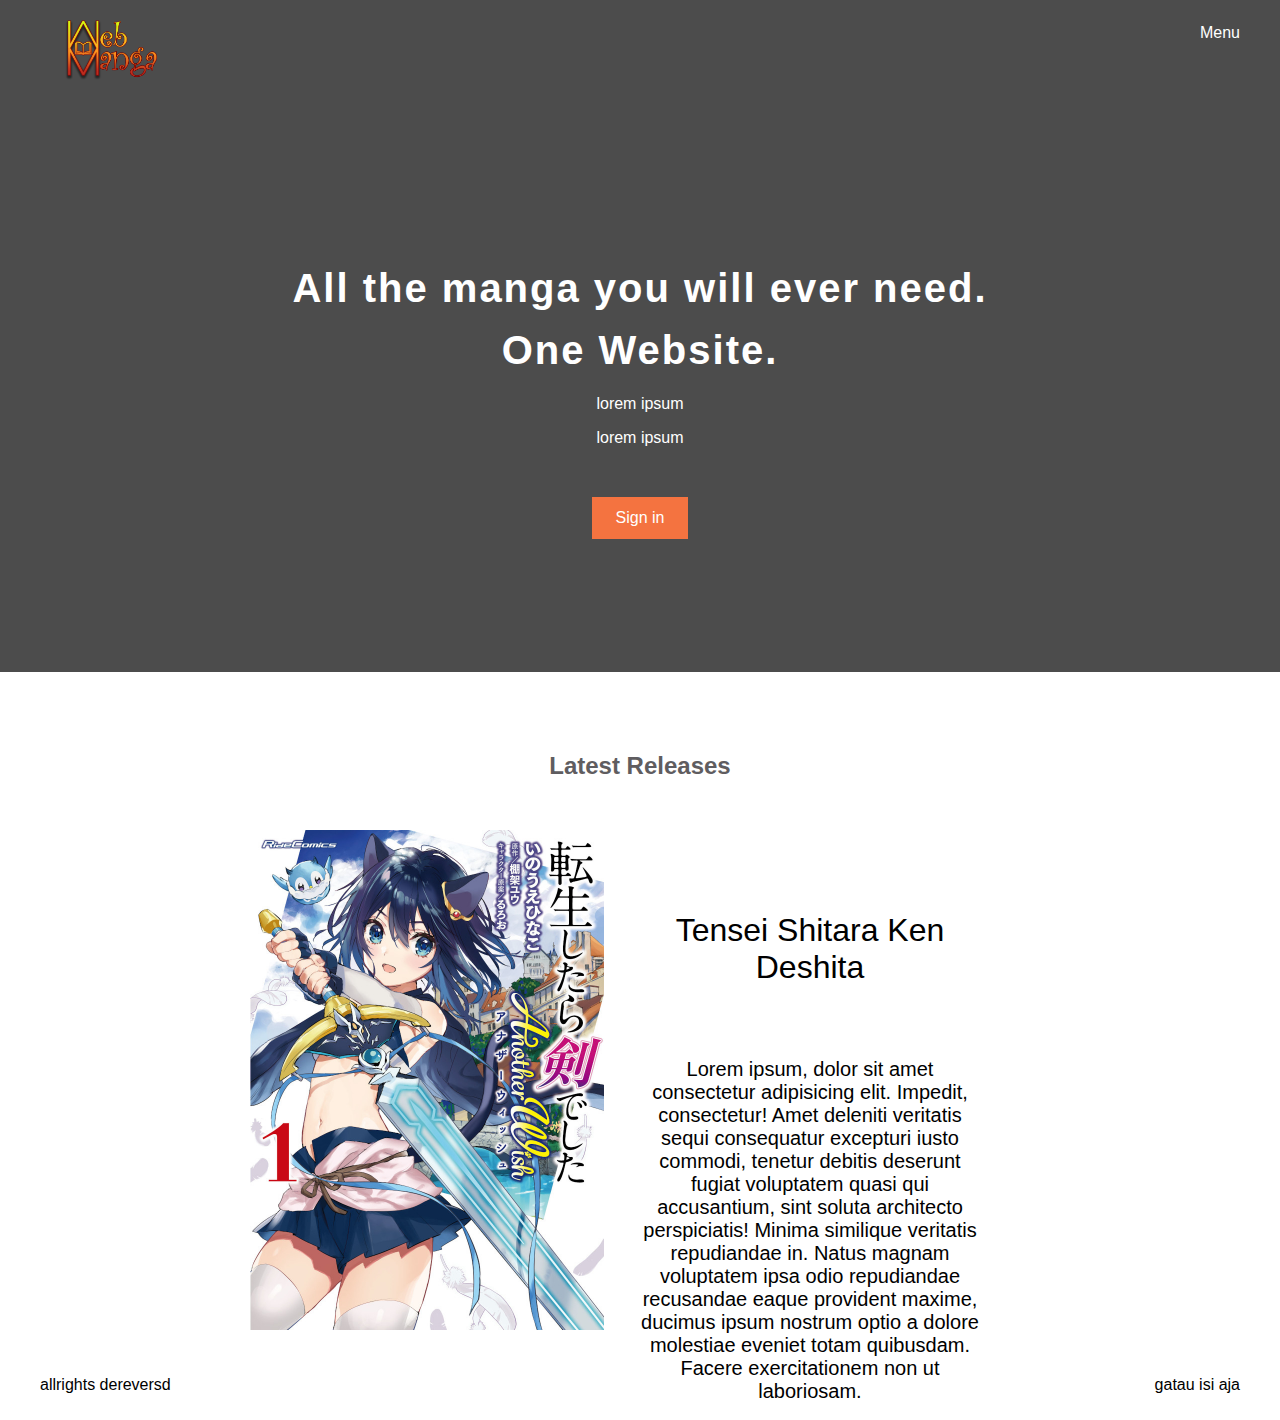
==== Bluejack_HCI_S5/html/index.html @ de4e73f6 "New Project" ====
<!DOCTYPE html>
<html>
  <head>
    <meta name= "viewport" content ="width= device-width, initial-scale=1.0" charset="utf-8">
    <title>Webmanga
    </title>
    <link rel="stylesheet" href="../css/stylesheet.css">
    <script
    src="https://code.jquery.com/jquery-3.5.1.js"
    integrity="sha256-QWo7LDvxbWT2tbbQ97B53yJnYU3WhH/C8ycbRAkjPDc="
    crossorigin="anonymous"></script>
  </head>
  <body>
    <div class="main">
      <div class="header-top-wrapper">
        <header>
          <div class="container">
            <div class="header-left">
              <img class="logo" src="../images/Logo.png">
            </div>
          <nav class="dropdown">
              <li>
                <a>Menu</a>
              </li>
              <div class="dropdown-content">
                <a href="/html/">HTML</a>
                <a href="/css/">CSS</a>
                <a href="/js/">JavaScript</a>
                <a href="/python/">Python</a>
              </div>
          </nav>
        </header>
        <div class="top-wrapper">
          <div class="container">
            <h1>All the manga you will ever need.</h1>
            <h1>One Website.</h1>
            <p>lorem ipsum</p>
            <p>lorem ipsum</p>
            <div class="btn-wrapper">
              <a href="/html/login.html" class="btn signup">Sign in</a>
            </div>
          </div>
        </div>
      </div>
      <div class="latest-release-wrapper">
          <div class="heading">
            <h2>Latest Releases</h2>
          </div>
          <div class="mySlides fade">
            <div class="row">
              <div class="col-image-container">
                <img src="../images/manga-1.jpg">
              </div>
              <div class="col-description-container">
                <p>Tensei Shitara Ken Deshita</p>
                <p class="manga-desc">Lorem ipsum, dolor sit amet consectetur adipisicing elit. Impedit, consectetur! Amet deleniti veritatis sequi consequatur excepturi iusto commodi, tenetur debitis deserunt fugiat voluptatem quasi qui accusantium, sint soluta architecto perspiciatis!
                Minima similique veritatis repudiandae in. Natus magnam voluptatem ipsa odio repudiandae recusandae eaque provident maxime, ducimus ipsum nostrum optio a dolore molestiae eveniet totam quibusdam. Facere exercitationem non ut laboriosam.</p>
              </div>
            </div>
          </div>
          <div class="mySlides fade">
            <div class="row">
              <div class="col-image-container">
                <img src="../images/manga-2.jpg">
              </div>
              <div class="col-description-container">
                <p>Dr. STONE</p>
                <p class="manga-desc">Lorem ipsum, dolor sit amet consectetur adipisicing elit. Impedit, consectetur! Amet deleniti veritatis sequi consequatur excepturi iusto commodi, tenetur debitis deserunt fugiat voluptatem quasi qui accusantium, sint soluta architecto perspiciatis!
                Minima similique veritatis repudiandae in. Natus magnam voluptatem ipsa odio repudiandae recusandae eaque provident maxime, ducimus ipsum nostrum optio a dolore molestiae eveniet totam quibusdam. Facere exercitationem non ut laboriosam.</p>
              </div>
            </div>
          </div>
          <div class="mySlides fade">
            <div class="row">
              <div class="col-image-container">
                <img src="../images/manga-3.jpg">
              </div>
              <div class="col-description-container">
                <p>Bokutachi no Remake</p>
                <p class="manga-desc">Lorem ipsum, dolor sit amet consectetur adipisicing elit. Impedit, consectetur! Amet deleniti veritatis sequi consequatur excepturi iusto commodi, tenetur debitis deserunt fugiat voluptatem quasi qui accusantium, sint soluta architecto perspiciatis!
                Minima similique veritatis repudiandae in. Natus magnam voluptatem ipsa odio repudiandae recusandae eaque provident maxime, ducimus ipsum nostrum optio a dolore molestiae eveniet totam quibusdam. Facere exercitationem non ut laboriosam.</p>
              </div>
            </div>
          </div>
      </div>
    </div>
    <footer>
      <div class="footer-content-left">
          <p>allrights dereversd</p>
      </div>
      <div class="footer-content-right">
        <p>gatau isi aja</p>
      </div>
    </footer>
    <script src="../js/script.js"></script>
  </body>
</html>
---- Bluejack_HCI_S5/css/stylesheet.css ----
body {
  margin: 0;
  font-family: "Montserrat", sans-serif;
}

*{
  box-sizing: border-box;
}

.header-top-wrapper{
  background: linear-gradient(rgba(0, 0, 0, 0.7), rgba(0, 0, 0, 0.7)), url('https://pbs.twimg.com/media/E_4LOrHUYAgivRQ?format=jpg&name=medium');
  background-size: cover;
  width: 100%;
  height: auto;
}

a {
  text-decoration: none;
}

.main {
  min-height: 80vh;
}

.container {
  width: auto;
  height: 300px;
  padding: 0 15px;
  margin: 0 auto;
}

.header-content-container {
  background: linear-gradient(rgba(0, 0, 0, 0.7), rgba(0, 0, 0, 0.7)), url('https://pbs.twimg.com/media/E_4LOrHUYAgivRQ?format=jpg&name=medium');
  background-size: cover;
}

.top-wrapper {
  padding: 180px 0 100px 0;
  text-align: center;
}

.top-wrapper h1 {
  opacity: 1;
  font-size: 40px;
  letter-spacing: 2px;
  padding-bottom: 3px;
  color: white;
  line-height: 80%;
}

.top-wrapper p {
  opacity: 1;
  margin-bottom: 3px;
  color: white;
}

.btn-wrapper {
  margin: 20px 0;
}

.btn-wrapper p {
  margin: 10px 0;
}

.signup {
  background-color: #F47340;
}

.btn {
  margin-top: 30px;
  padding: 12px 24px;
  color: white;
  display: inline-block;
  opacity: 1;
  /* border-radius: 4px; */
}

.btn:hover {
  background-color: #FFAD60;
}
.fa {
  margin-right: 5px;
}

header{
  height: 65px;
  width: 100%;
}

.header-left {
  float: left;
}

.header-left a{
  color: white;
}

.header-right{
  float:right;
}

.header-right a{
  line-height: 65px;
  padding-left: 25px;
  padding-right: 25px;
  color: white;
  display: block;
}

.dropdown {
  float: right;
  position: relative;
}

.dropdown li {
  line-height: 65px;
  padding-left: 25px;
  padding-right: 25px;
  color: white;
  display: block;
}

/* .dropdown a{
  line-height: 65px;
  padding-left: 25px;
  padding-right: 25px;
  color: white;
  display: block;
} */

.dropdown-content {
  display: none;
  position: absolute;
  right: 0;
  background-color: #f9f9f9;
  box-shadow: 0px 8px 16px 0px rgba(0,0,0,0.2);
  z-index: 1;
}

.dropdown-content a {
  color: black;
  padding: 12px 16px;
  text-decoration: none;
  display: block;
}

.dropdown-content a:hover {background-color: #f1f1f1;}

.dropdown:hover .dropdown-content {
  display: block;
}

.heading{
  padding-top: 60px;
  padding-bottom: 30px;
  color: #5f5d60;
  text-align: center;
  width: 100%;
}

/* For mobile phones: */
[class*="col-"] {
  width: 100%;
}

.col-image-container img{
  width: 50%;
  margin-left: 25%;
  margin-right: 25%;
}

.col-description-container {
  width: 100%;
  text-align: center;
  padding-left: 20%;
  padding-right: 20%;
  font-size: 20px;
}

.manga-desc {
  font-size: 15px;
}

@media only screen and (min-width: 1280px) {
  .col-image-container{
    width: 50%;
    height: 500px;
    float: left;
  }

  .col-image-container img{
    max-height: 100%;
    height: 100%;
    padding-left: 250px;
    margin: 0 0 0 0;
    width: auto;
  }
  
  .col-description-container{
    width: 50%;
    height: 500px;
    float: left;
    text-align: center;
    padding-top: 50px;
    padding-right: 300px;
    padding-left: 0px;
    font-size: 32px;
  }

  .manga-desc{
    padding-top: 40px;
    font-size: 20px;
  }
}

.mySlides {
  display: none;
}

.fade {
  -webkit-animation-name: fade;
  -webkit-animation-duration: 2s;
  animation-name: fade;
  animation-duration: 2s;
}

@-webkit-keyframes fade {
  from {opacity: .2}
  to {opacity: 1}
}

@keyframes fade {
  from {opacity: .2}
  to {opacity: 1}
}

.row::after {
  content: "";
  clear: both;
  display: table;
}

footer{
  height: 10vh;
}

.footer-content-left{
  height: auto;
  width: auto;
  float: left;
  text-align: center;
  padding-left: 40px;
  padding-top: 30px;
}

.footer-content-right{
  height: auto;
  width: auto;
  float: right;
  text-align: center;
  padding-right: 40px;
  padding-top: 30px;
}


.logo{
  width: auto;
  height: 60px;
  margin-top: 20px;
  padding-left: 50px;
}
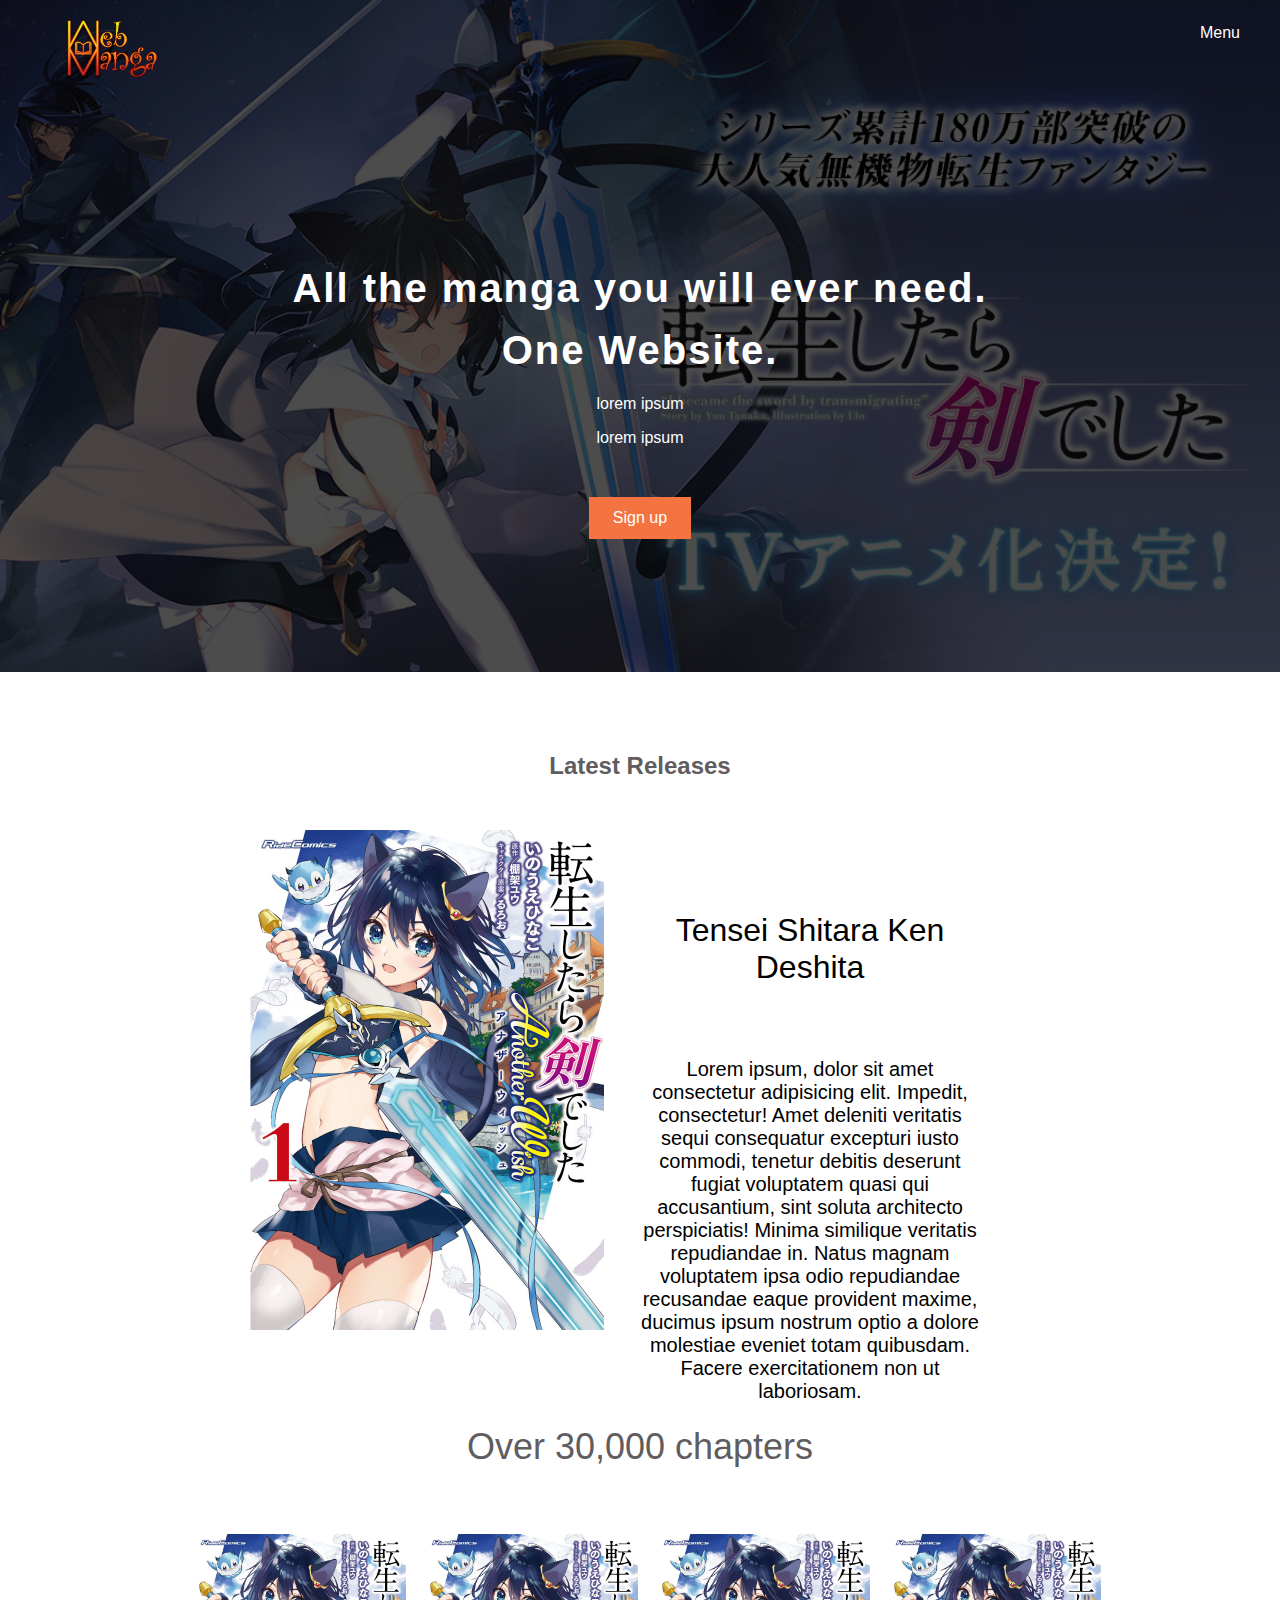
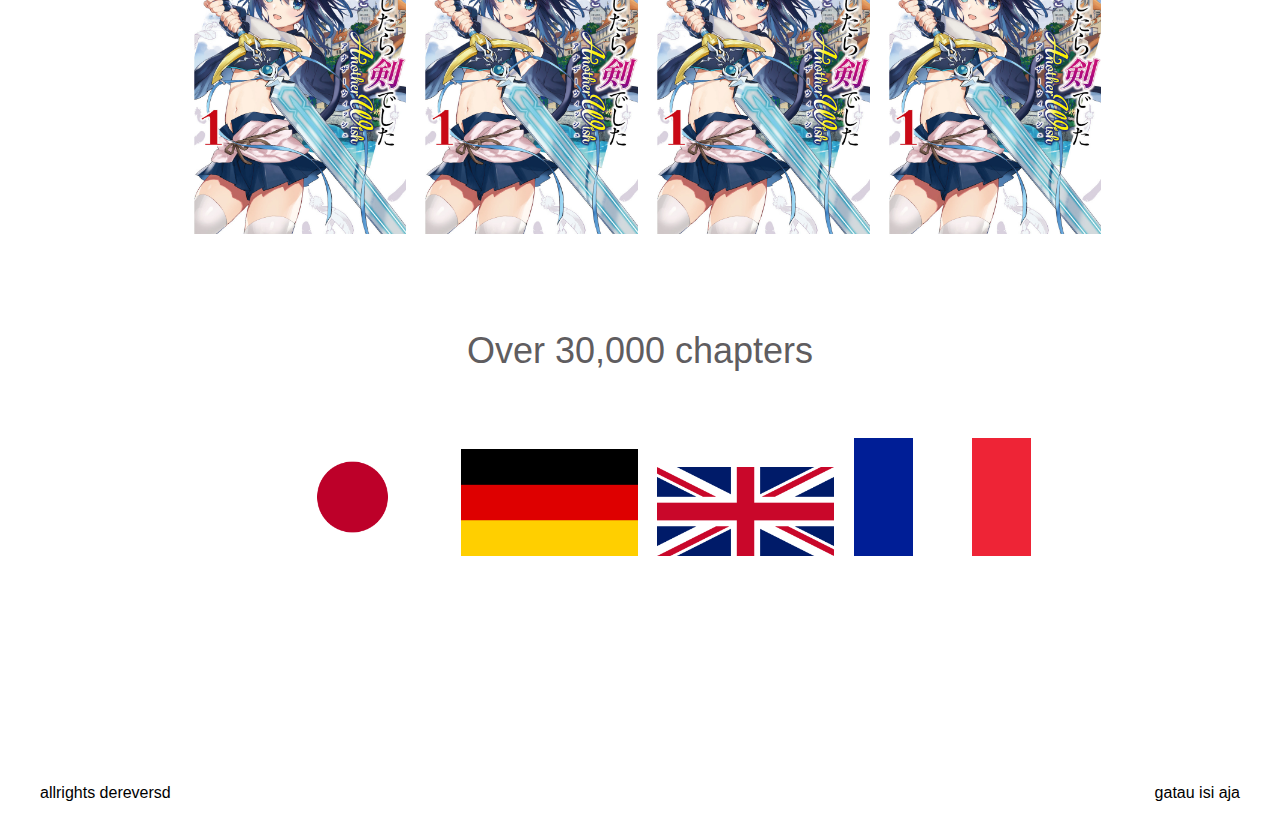
==== commit 77b06c25: "PUSH" ====
--- a/Bluejack_HCI_S5/html/index.html
+++ b/Bluejack_HCI_S5/html/index.html
@@ -23,10 +23,9 @@
                 <a>Menu</a>
               </li>
               <div class="dropdown-content">
-                <a href="/html/">HTML</a>
-                <a href="/css/">CSS</a>
-                <a href="/js/">JavaScript</a>
-                <a href="/python/">Python</a>
+                <a href="login.html">Log in</a>
+                <a href="viewWeb.html">View Manga</a>
+                <a href="community.html">Community</a>
               </div>
           </nav>
         </header>
@@ -37,7 +36,7 @@
             <p>lorem ipsum</p>
             <p>lorem ipsum</p>
             <div class="btn-wrapper">
-              <a href="/html/login.html" class="btn signup">Sign in</a>
+              <a href="Signup.html" class="btn signup">Sign up</a>
             </div>
           </div>
         </div>
@@ -83,6 +82,29 @@
             </div>
           </div>
       </div>
+      <div class="more-content">
+        <div class="heading">
+          <p>Over 30,000 chapters</p>
+        </div>
+        <div class="images">
+          <img src="../images/manga-1.jpg">
+          <img src="../images/manga-1.jpg">
+          <img src="../images/manga-1.jpg">
+          <img src="../images/manga-1.jpg">
+        </div>
+      </div>
+      <div class="languages">
+        <div class="heading">
+          <p>Over 30,000 chapters</p>
+        </div>
+        <div class="language-flags">
+          <img src="../images/1200px-Flag_of_Japan.svg.png" alt="">
+          <img src="../images/1200px-Flag_of_Germany.svg.png" alt="">
+          <img src="../images/1200px-Flag_of_the_United_Kingdom.svg.png" alt="">
+          <img src="../images/1200px-Flag_of_France.svg.png" alt="">
+        </div>
+      </div>
+    </div>
     </div>
     <footer>
       <div class="footer-content-left">
--- a/Bluejack_HCI_S5/css/stylesheet.css
+++ b/Bluejack_HCI_S5/css/stylesheet.css
@@ -7,8 +7,9 @@
   box-sizing: border-box;
 }
 
+
 .header-top-wrapper{
-  background: linear-gradient(rgba(0, 0, 0, 0.7), rgba(0, 0, 0, 0.7)), url('https://pbs.twimg.com/media/E_4LOrHUYAgivRQ?format=jpg&name=medium');
+  background: linear-gradient(rgba(0, 0, 0, 0.7), rgba(0, 0, 0, 0.7)), url("../images/image-slider1.jpg");
   background-size: cover;
   width: 100%;
   height: auto;
@@ -30,7 +31,7 @@
 }
 
 .header-content-container {
-  background: linear-gradient(rgba(0, 0, 0, 0.7), rgba(0, 0, 0, 0.7)), url('https://pbs.twimg.com/media/E_4LOrHUYAgivRQ?format=jpg&name=medium');
+  background: linear-gradient(rgba(0, 0, 0, 0.7), rgba(0, 0, 0, 0.7)), url("../images/image-slider1.jpg");
   background-size: cover;
 }
 
@@ -181,6 +182,17 @@
   font-size: 15px;
 }
 
+.images{
+  width: 100%;
+  height: 20vh;
+  text-align: center;
+}
+
+.images img{
+  padding-left: 15px;
+  max-height: 100%;
+}
+
 @media only screen and (min-width: 1280px) {
   .col-image-container{
     width: 50%;
@@ -211,6 +223,37 @@
     padding-top: 40px;
     font-size: 20px;
   }
+
+  .more-content p{
+    text-align: center;
+    font-size: 36px;
+  }
+
+  .languages p{
+    text-align: center;
+    font-size: 36px;
+  }
+  
+  .images{
+    height: 300px;
+    width: 100%;
+    text-align: center;
+  }
+  
+  .images img{
+    max-height: 100%;
+    padding-left: 15px;
+  }
+
+  .language-flags{
+    height: 300px;
+    width: 100%;
+    text-align: center;
+  }
+  .language-flags img{
+    max-width: 15%;
+    padding-left: 15px;
+  }
 }
 
 .mySlides {
@@ -262,7 +305,6 @@
   padding-top: 30px;
 }
 
-
 .logo{
   width: auto;
   height: 60px;
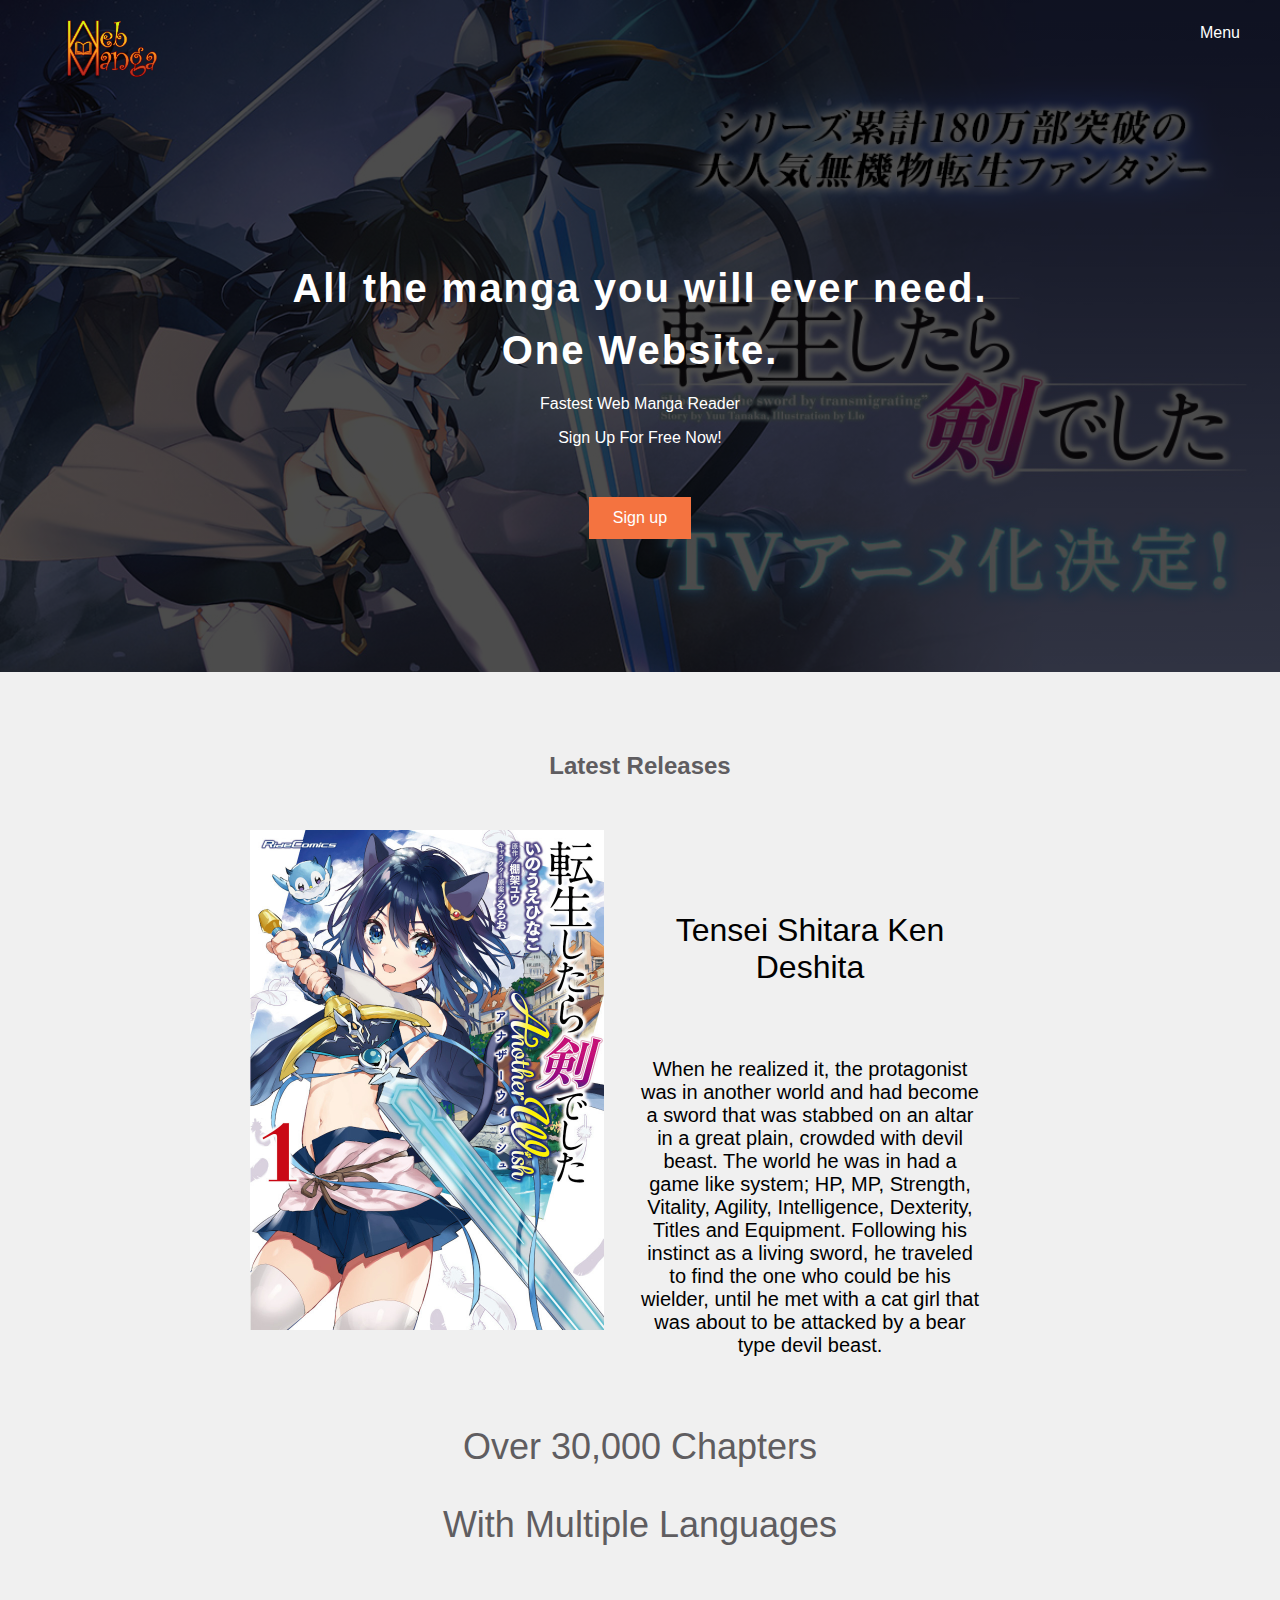
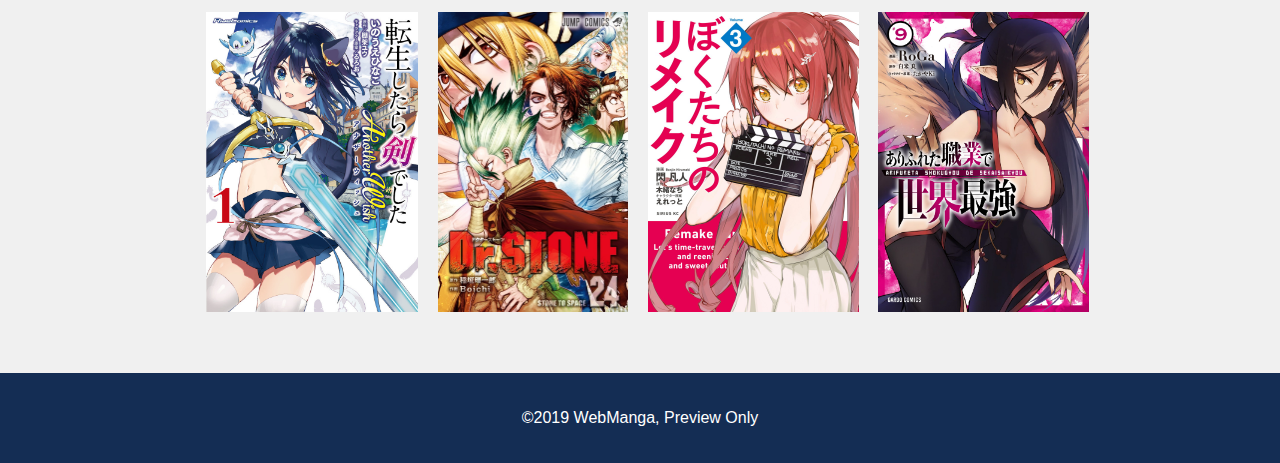
==== commit 8cb202da: "Update terbaru" ====
--- a/Bluejack_HCI_S5/html/index.html
+++ b/Bluejack_HCI_S5/html/index.html
@@ -33,8 +33,8 @@
           <div class="container">
             <h1>All the manga you will ever need.</h1>
             <h1>One Website.</h1>
-            <p>lorem ipsum</p>
-            <p>lorem ipsum</p>
+            <p>Fastest Web Manga Reader</p>
+            <p>Sign Up For Free Now!</p>
             <div class="btn-wrapper">
               <a href="Signup.html" class="btn signup">Sign up</a>
             </div>
@@ -52,8 +52,7 @@
               </div>
               <div class="col-description-container">
                 <p>Tensei Shitara Ken Deshita</p>
-                <p class="manga-desc">Lorem ipsum, dolor sit amet consectetur adipisicing elit. Impedit, consectetur! Amet deleniti veritatis sequi consequatur excepturi iusto commodi, tenetur debitis deserunt fugiat voluptatem quasi qui accusantium, sint soluta architecto perspiciatis!
-                Minima similique veritatis repudiandae in. Natus magnam voluptatem ipsa odio repudiandae recusandae eaque provident maxime, ducimus ipsum nostrum optio a dolore molestiae eveniet totam quibusdam. Facere exercitationem non ut laboriosam.</p>
+                <p class="manga-desc">When he realized it, the protagonist was in another world and had become a sword that was stabbed on an altar in a great plain, crowded with devil beast. The world he was in had a game like system; HP, MP, Strength, Vitality, Agility, Intelligence, Dexterity, Titles and Equipment. Following his instinct as a living sword, he traveled to find the one who could be his wielder, until he met with a cat girl that was about to be attacked by a bear type devil beast.</p>
               </div>
             </div>
           </div>
@@ -63,9 +62,9 @@
                 <img src="../images/manga-2.jpg">
               </div>
               <div class="col-description-container">
-                <p>Dr. STONE</p>
-                <p class="manga-desc">Lorem ipsum, dolor sit amet consectetur adipisicing elit. Impedit, consectetur! Amet deleniti veritatis sequi consequatur excepturi iusto commodi, tenetur debitis deserunt fugiat voluptatem quasi qui accusantium, sint soluta architecto perspiciatis!
-                Minima similique veritatis repudiandae in. Natus magnam voluptatem ipsa odio repudiandae recusandae eaque provident maxime, ducimus ipsum nostrum optio a dolore molestiae eveniet totam quibusdam. Facere exercitationem non ut laboriosam.</p>
+                <p>Dr. Stone</p>
+                <p class="manga-desc">Imagine waking to a world where every last human has been mysteriously turned to stone …
+                  One fateful day, all of humanity was petrified by a blinding flash of light. After several millennia, high schooler Taiju awakens and finds himself lost in a world of statues. However, he's not alone! His science-loving friend Senku's been up and running for a few months and he's got a grand plan in mind—to kickstart civilization with the power of science!</p>
               </div>
             </div>
           </div>
@@ -76,42 +75,44 @@
               </div>
               <div class="col-description-container">
                 <p>Bokutachi no Remake</p>
-                <p class="manga-desc">Lorem ipsum, dolor sit amet consectetur adipisicing elit. Impedit, consectetur! Amet deleniti veritatis sequi consequatur excepturi iusto commodi, tenetur debitis deserunt fugiat voluptatem quasi qui accusantium, sint soluta architecto perspiciatis!
-                Minima similique veritatis repudiandae in. Natus magnam voluptatem ipsa odio repudiandae recusandae eaque provident maxime, ducimus ipsum nostrum optio a dolore molestiae eveniet totam quibusdam. Facere exercitationem non ut laboriosam.</p>
+                <p class="manga-desc">Hashiba Kyouya is a 28 year old game developer. With his company going bankrupt, and him losing his job, he returns to his hometown. Looking at the success of creators of his age, he finds himself regretting his life decisions as he lay distressed on his bed. But when he opens his eyes, he finds that he has travelled 10 years back to the time before he entered college.
+                  <br>
+                  Will he finally make things right? This is a story about a failed person who is given a second opportunity to follow his dreams.</p>
+              </div>
+            </div>
+          </div>
+          <div class="mySlides fade">
+            <div class="row">
+              <div class="col-image-container">
+                <img src="../images/manga-4.jpg">
+              </div>
+              <div class="col-description-container">
+                <p>Arifureta Shokugyou de Sekai Saikyou</p>
+                <p class="manga-desc">Among the class transported to another world, Nagumo Hajime is an ordinary male student who didn’t have ambition nor aspiration in life, and thus called “Incompetent” by his classmates.
+                  The class was summoned to become heroes and save a country from destruction. Students of the class were blessed with cheat specifications and cool job class, however, it was not the case with Hajime, with his profession as a “Synergist”, and his very mediocre stats. “Synergist”, to put it in another word was just artisan class. Being the weakest, he then falls to the depth of the abyss when he and his classmates were exploring a dungeon. What did he find in the depth of the abyss, and can he survive?
+                  </p>
               </div>
             </div>
           </div>
       </div>
       <div class="more-content">
         <div class="heading">
-          <p>Over 30,000 chapters</p>
+          <p>Over 30,000 Chapters</p>
+          <p>With Multiple Languages</p>
         </div>
         <div class="images">
           <img src="../images/manga-1.jpg">
-          <img src="../images/manga-1.jpg">
-          <img src="../images/manga-1.jpg">
-          <img src="../images/manga-1.jpg">
+          <img src="../images/manga-2.jpg">
+          <img src="../images/manga-3.jpg">
+          <img src="../images/manga-4.jpg">
         </div>
       </div>
-      <div class="languages">
-        <div class="heading">
-          <p>Over 30,000 chapters</p>
-        </div>
-        <div class="language-flags">
-          <img src="../images/1200px-Flag_of_Japan.svg.png" alt="">
-          <img src="../images/1200px-Flag_of_Germany.svg.png" alt="">
-          <img src="../images/1200px-Flag_of_the_United_Kingdom.svg.png" alt="">
-          <img src="../images/1200px-Flag_of_France.svg.png" alt="">
-        </div>
-      </div>
+
     </div>
     </div>
     <footer>
       <div class="footer-content-left">
-          <p>allrights dereversd</p>
-      </div>
-      <div class="footer-content-right">
-        <p>gatau isi aja</p>
+          <p>©2019 WebManga, Preview Only </p>
       </div>
     </footer>
     <script src="../js/script.js"></script>
--- a/Bluejack_HCI_S5/css/stylesheet.css
+++ b/Bluejack_HCI_S5/css/stylesheet.css
@@ -1,6 +1,7 @@
 body {
   margin: 0;
   font-family: "Montserrat", sans-serif;
+  background-color: rgb(240, 240, 240);
 }
 
 *{
@@ -284,26 +285,30 @@
 }
 
 footer{
+    overflow: none;
+    text-align: center;
+    padding-top : 5vh;
+}
+
+.footer-content-left{
+  margin : auto;
+  background-color: #142d54;
   height: 10vh;
-}
-
-.footer-content-left{
-  height: auto;
   width: auto;
-  float: left;
-  text-align: center;
-  padding-left: 40px;
-  padding-top: 30px;
-}
-
-.footer-content-right{
+  line-height: 10vh;
+}
+
+.footer-content-left p{
+  color: white;
+}
+/* .footer-content-right{
   height: auto;
   width: auto;
   float: right;
   text-align: center;
   padding-right: 40px;
   padding-top: 30px;
-}
+} */
 
 .logo{
   width: auto;
